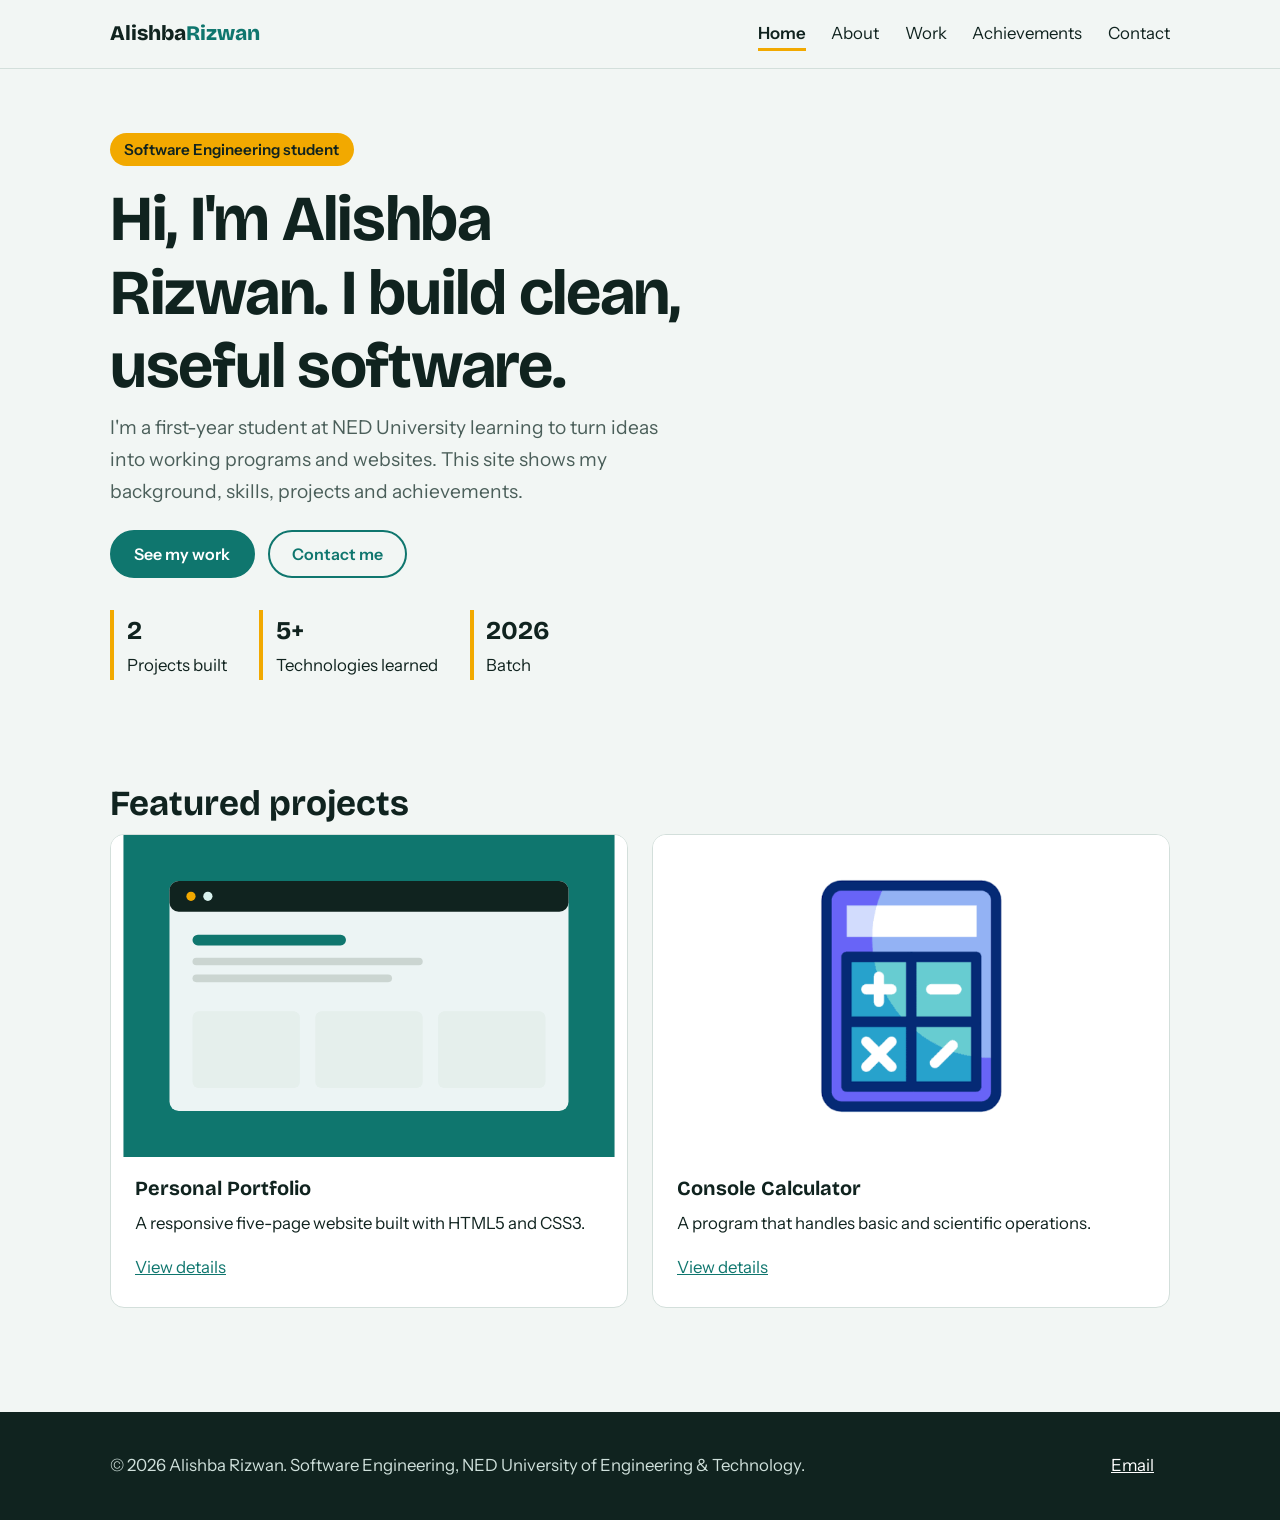
==== index.html @ e691e8f6 "first Commit" ====
<!DOCTYPE html>
<html lang="en">
<head>
<meta charset="UTF-8">
<meta name="viewport" content="width=device-width, initial-scale=1">
<meta name="description" content="Personal portfolio of Alishba Rizwan, a Software Engineering student at NED University.">
<title>Home | Alishba Rizwan</title>
<link rel="preconnect" href="https://fonts.googleapis.com">
<link rel="stylesheet" href="https://fonts.googleapis.com/css2?family=Bricolage+Grotesque:wght@600;800&family=Instrument+Sans:wght@400;600&display=swap">
<link rel="stylesheet" href="style.css">
</head>
<body>
<header class="site-header">
  <div class="wrap">
    <a class="logo" href="index.html">Alishba<span>Rizwan</span></a>
    <input type="checkbox" id="nav-toggle" class="nav-toggle" aria-label="Toggle menu">
    <label for="nav-toggle" class="nav-btn">Menu</label>
    <nav class="nav" aria-label="Main">
      <ul>
        <li><a href="index.html" aria-current="page">Home</a></li>
        <li><a href="about.html">About</a></li>
        <li><a href="work.html">Work</a></li>
        <li><a href="achievements.html">Achievements</a></li>
        <li><a href="contact.html">Contact</a></li>
      </ul>
    </nav>
  </div>
</header>
<main>
<section class="hero">
  <div class="wrap">
    <div>
      <span class="tag">Software Engineering student</span>
      <h1>Hi, I'm Alishba Rizwan. I build clean, useful software.</h1>
      <p class="lead">I'm a first-year student at NED University learning to turn ideas into working programs and websites. This site shows my background, skills, projects and achievements.</p>
      <div class="btn-row">
        <a class="btn" href="work.html">See my work</a>
        <a class="btn ghost" href="contact.html">Contact me</a>
      </div>
      <div class="stats">
        <div><strong>2</strong>Projects built</div>
        <div><strong>5+</strong>Technologies learned</div>
        <div><strong>2026</strong>Batch</div>
      </div>
    </div>
   
</section>

<section>
  <div class="wrap">
    <h2>Featured projects</h2>
    <div class="grid two">
      <article class="card flat">
        <img src="images/project1.svg" alt="Preview of the student portfolio website" width="640" height="420">
        <div class="body"><h3>Personal Portfolio</h3><p>A responsive five-page website built with HTML5 and CSS3.</p><a href="work.html">View details</a></div>
      </article>
      <article class="card flat">
        <img src="images/project2.png" alt="Preview of the calculator project" width="640" height="420">
        <div class="body"><h3>Console Calculator</h3><p>A program that handles basic and scientific operations.</p><a href="projects/calculator/index.html">View details</a></div>
      </article>
    </div>
  </div>
</section>
</main>
<footer class="site-footer">
  <div class="wrap">
    <p>&copy; 2026 Alishba Rizwan. Software Engineering, NED University of Engineering &amp; Technology.</p>
    <p><a href="mailto:alishbar237@gmail.com">Email</a></p>
  </div>
</footer>
</body>
</html>
---- style.css ----
/* ===== Design tokens ===== */
:root{
  --bg:#f2f6f4; --surface:#ffffff; --ink:#10231f; --muted:#4b5f5a;
  --accent:#0f766e; --accent-dark:#0b5a54; --highlight:#f2a900; --line:#d3dfdb;
  --radius:14px; --max:1100px;
  --font-head:"Bricolage Grotesque","Trebuchet MS",Arial,sans-serif;
  --font-body:"Instrument Sans","Segoe UI",Arial,sans-serif;
}
*,*::before,*::after{box-sizing:border-box}
html{scroll-behavior:smooth}
body{margin:0;background:var(--bg);color:var(--ink);font-family:var(--font-body);font-size:1.05rem;line-height:1.65}
img{max-width:100%;height:auto;display:block}
a{color:var(--accent)}
h1,h2,h3{font-family:var(--font-head);line-height:1.15;margin:0 0 .6rem}
h1{font-size:clamp(2.2rem,6vw,4rem);letter-spacing:-.02em}
h2{font-size:clamp(1.6rem,3.5vw,2.2rem)}
h3{font-size:1.25rem}
p{margin:0 0 1rem}
:focus-visible{outline:3px solid var(--highlight);outline-offset:3px}
.wrap{max-width:var(--max);margin:0 auto;padding:0 1.25rem}
section{padding:3.5rem 0}
.lead{font-size:1.2rem;color:var(--muted);max-width:60ch}

/* ===== Header / navigation ===== */
.site-header{position:sticky;top:0;z-index:20;background:var(--bg);border-bottom:1px solid var(--line)}
.site-header .wrap{display:flex;align-items:center;justify-content:space-between;min-height:68px}
.logo{font-family:var(--font-head);font-weight:800;font-size:1.3rem;color:var(--ink);text-decoration:none}
.logo span{color:var(--accent)}
.nav-toggle,.nav-btn{display:none}
.nav ul{list-style:none;display:flex;gap:1.6rem;margin:0;padding:0}
.nav a{color:var(--ink);text-decoration:none;padding:.3rem 0;border-bottom:3px solid transparent}
.nav a:hover{border-bottom-color:var(--line)}
.nav a[aria-current="page"]{border-bottom-color:var(--highlight);font-weight:600}

/* ===== Buttons ===== */
.btn{display:inline-block;background:var(--accent);color:#fff;border:2px solid var(--accent);padding:.75rem 1.4rem;border-radius:999px;font:600 1rem var(--font-body);text-decoration:none;cursor:pointer;transition:background .2s}
.btn:hover{background:var(--accent-dark);border-color:var(--accent-dark)}
.btn.ghost{background:transparent;color:var(--accent)}
.btn.ghost:hover{background:var(--accent);color:#fff}
.btn-row{display:flex;flex-wrap:wrap;gap:.8rem;margin-top:1.4rem}

/* ===== Hero (home) ===== */
.hero{padding:4rem 0 3rem}
.hero .wrap{display:grid;grid-template-columns:1.3fr 1fr;gap:3rem;align-items:center}
.hero .tag{display:inline-block;background:var(--highlight);color:var(--ink);font-weight:600;padding:.25rem .9rem;border-radius:999px;font-size:.95rem;margin-bottom:1rem}
.arch{border-radius:999px 999px var(--radius) var(--radius);overflow:hidden;border:6px solid var(--surface);box-shadow:0 0 0 2px var(--line)}
.stats{display:flex;gap:2rem;flex-wrap:wrap;margin-top:2rem}
.stats div{border-left:4px solid var(--highlight);padding-left:.8rem}
.stats strong{display:block;font-family:var(--font-head);font-size:1.6rem}

/* ===== Page title ===== */
.page-title{padding:3.5rem 0 1rem;text-align:center}
.page-title .lead{margin:.5rem auto 0}

/* ===== Cards & grids ===== */
.grid{display:grid;gap:1.5rem}
.grid.two{grid-template-columns:repeat(2,1fr)}
.grid.three{grid-template-columns:repeat(3,1fr)}
.card{background:var(--surface);border:1px solid var(--line);border-radius:var(--radius);padding:1.5rem}
.card.flat{padding:0;overflow:hidden}
.card.flat .body{padding:1.25rem 1.5rem 1.6rem}
.card.flat>img,.project>img{width:100%;aspect-ratio:16/10;object-fit:contain;background:var(--surface)}
.chip{display:inline-block;background:#e0efec;color:var(--accent-dark);padding:.15rem .7rem;border-radius:999px;font-size:.88rem;font-weight:600;margin:.2rem .2rem 0 0}

/* ===== Work page: alternating project rows ===== */
.project{display:grid;grid-template-columns:1.1fr 1fr;gap:2.5rem;align-items:center;margin-bottom:3.5rem}
.project:nth-child(even) img{order:2}
.project img{border-radius:var(--radius);border:1px solid var(--line)}
.project .focus{color:var(--muted)}

/* ===== About ===== */
.about-banner{border-radius:var(--radius);width:100%;max-height:340px;object-fit:cover}
.skill{margin-bottom:1rem}
.skill-top{display:flex;justify-content:space-between;font-weight:600;font-size:.98rem}
.bar{height:10px;background:#dbe7e3;border-radius:999px;overflow:hidden;margin-top:.3rem}
.bar i{display:block;height:100%;background:var(--accent);border-radius:999px}
.tick-list{list-style:none;padding:0;margin:0}
.tick-list li{padding-left:1.4rem;position:relative;margin-bottom:.4rem}
.tick-list li::before{content:"";position:absolute;left:0;top:.65em;width:.6rem;height:.6rem;background:var(--highlight);border-radius:50%}

/* ===== Timeline (education / experience / achievements) ===== */
.timeline{list-style:none;margin:0;padding:0 0 0 1.6rem;border-left:3px solid var(--line)}
.timeline li{position:relative;margin-bottom:1.8rem}
.timeline li::before{content:"";position:absolute;left:calc(-1.6rem - 8px);top:.45rem;width:13px;height:13px;border-radius:50%;background:var(--accent);border:3px solid var(--bg)}
.timeline .when{font-weight:700;color:var(--accent-dark)}
.timeline h3{margin-bottom:.1rem}

.achievement{display:grid;grid-template-columns:90px 1fr;gap:1.2rem;align-items:start;margin-bottom:1.2rem}
.year{background:var(--ink);color:#fff;font-family:var(--font-head);font-weight:700;text-align:center;border-radius:10px;padding:.7rem 0}

/* ===== Contact ===== */
.contact-grid{display:grid;grid-template-columns:1fr 1.1fr;gap:3rem}
.contact-grid h3{margin-top:1.4rem}
form label{display:block;font-weight:600;margin:1rem 0 .3rem}
form input,form textarea{width:100%;padding:.8rem 1rem;border:1.5px solid var(--line);border-radius:10px;font:inherit;background:var(--surface);color:var(--ink)}
form input:focus,form textarea:focus{border-color:var(--accent);outline:none;box-shadow:0 0 0 3px #bfe3de}
form textarea{min-height:150px;resize:vertical}
form .btn{margin-top:1.2rem}

/* ===== Footer ===== */
.site-footer{background:var(--ink);color:#cfe0db;padding:2.5rem 0;margin-top:3rem}
.site-footer .wrap{display:flex;flex-wrap:wrap;gap:1rem;justify-content:space-between;align-items:center}
.site-footer a{color:#fff;margin-right:1rem}
.site-footer p{margin:0}

/* ===== Tablet ===== */
@media (max-width:900px){
  .grid.three{grid-template-columns:repeat(2,1fr)}
  .hero .wrap,.contact-grid,.project{grid-template-columns:1fr}
  .project:nth-child(even) img{order:0}
  .arch{max-width:340px}
}

/* ===== Mobile ===== */
@media (max-width:640px){
  body{font-size:1rem}
  section{padding:2.5rem 0}
  .grid.two,.grid.three{grid-template-columns:1fr}
  .nav-btn{display:block;cursor:pointer;font-weight:700;border:2px solid var(--ink);border-radius:8px;padding:.3rem .8rem}
  .nav{display:none;position:absolute;top:68px;left:0;right:0;background:var(--bg);border-bottom:1px solid var(--line);padding:1rem 1.25rem}
  .nav ul{flex-direction:column;gap:.8rem}
  .nav-toggle:checked ~ .nav{display:block}
  .nav-toggle:focus-visible + .nav-btn{outline:3px solid var(--highlight)}
  .achievement{grid-template-columns:1fr}
  .year{width:90px}
}
@media (prefers-reduced-motion:reduce){*{transition:none!important;scroll-behavior:auto!important}}

/* ===== Project detail pages ===== */
.back{display:inline-block;margin-bottom:1rem;font-weight:600}
.meta{display:flex;flex-wrap:wrap;gap:.4rem;margin:.8rem 0 0}
.code-block{background:var(--ink);color:#e3f1ee;border-radius:var(--radius);padding:1.2rem 1.4rem;overflow-x:auto;font:.92rem/1.55 Consolas,"Courier New",monospace;margin:0 0 1rem;tab-size:4}
.table-scroll{overflow-x:auto;border:1px solid var(--line);border-radius:var(--radius);background:var(--surface)}
.planner{width:100%;min-width:680px;border-collapse:collapse;text-align:center}
.planner th,.planner td{padding:.8rem .6rem;border:1px solid var(--line);font-size:.95rem}
.planner thead th{background:var(--ink);color:#fff;font-family:var(--font-head)}
.planner tbody th{background:#e5efec;white-space:nowrap}
.planner .prog{background:#d9f2ee}.planner .math{background:#fde9b8}.planner .phys{background:#e3e8f5}
.planner .eng{background:#fbdcd6}.planner .self{background:#eef3f1;color:var(--muted)}.planner .brk{background:#f6f6f2;color:var(--muted);font-style:italic}
.legend{margin-top:1rem}
.deadline{display:flex;justify-content:space-between;gap:1rem;padding:.7rem 0;border-bottom:1px solid var(--line)}
.deadline:last-child{border-bottom:0}
.deadline span:last-child{font-weight:700;color:var(--accent-dark);white-space:nowrap}
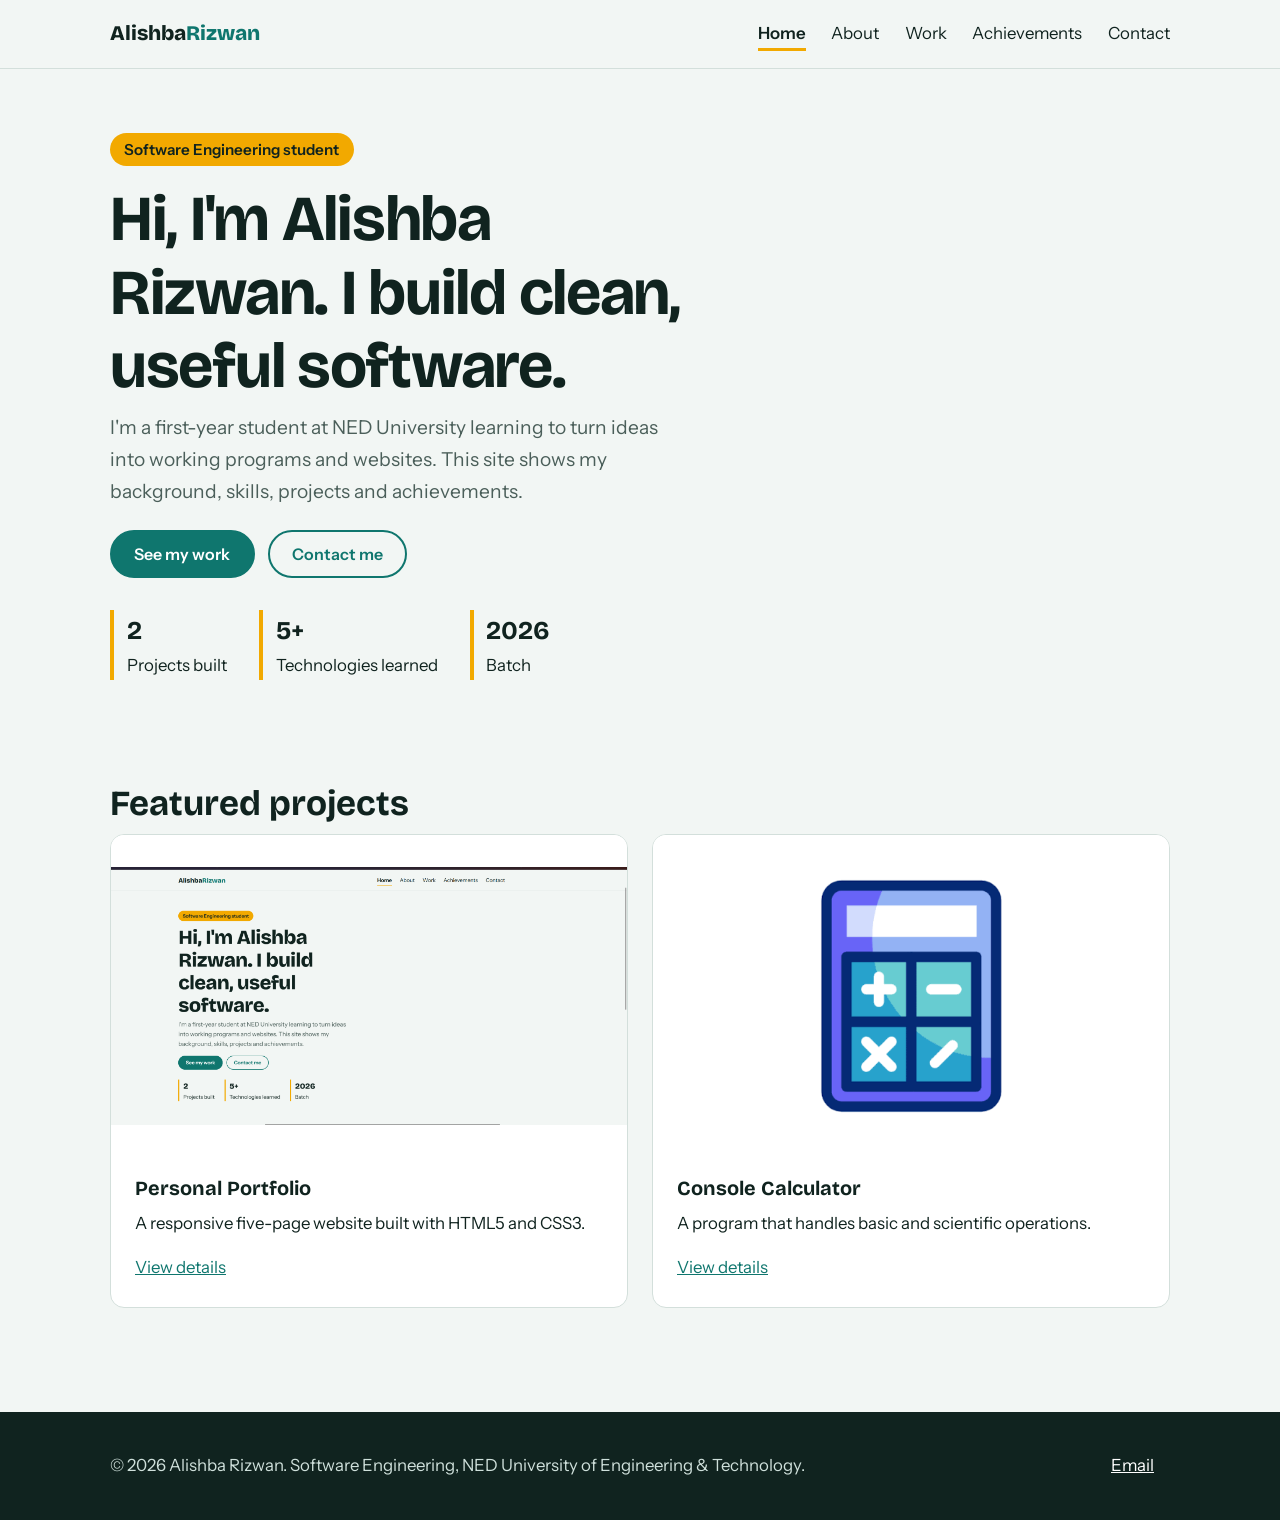
==== commit 8d97e3f1: "feat: added project 1 image" ====
--- a/index.html
+++ b/index.html
@@ -51,7 +51,7 @@
     <h2>Featured projects</h2>
     <div class="grid two">
       <article class="card flat">
-        <img src="images/project1.svg" alt="Preview of the student portfolio website" width="640" height="420">
+        <img src="images/project1.png" alt="Preview of the student portfolio website" width="640" height="420">
         <div class="body"><h3>Personal Portfolio</h3><p>A responsive five-page website built with HTML5 and CSS3.</p><a href="work.html">View details</a></div>
       </article>
       <article class="card flat">
